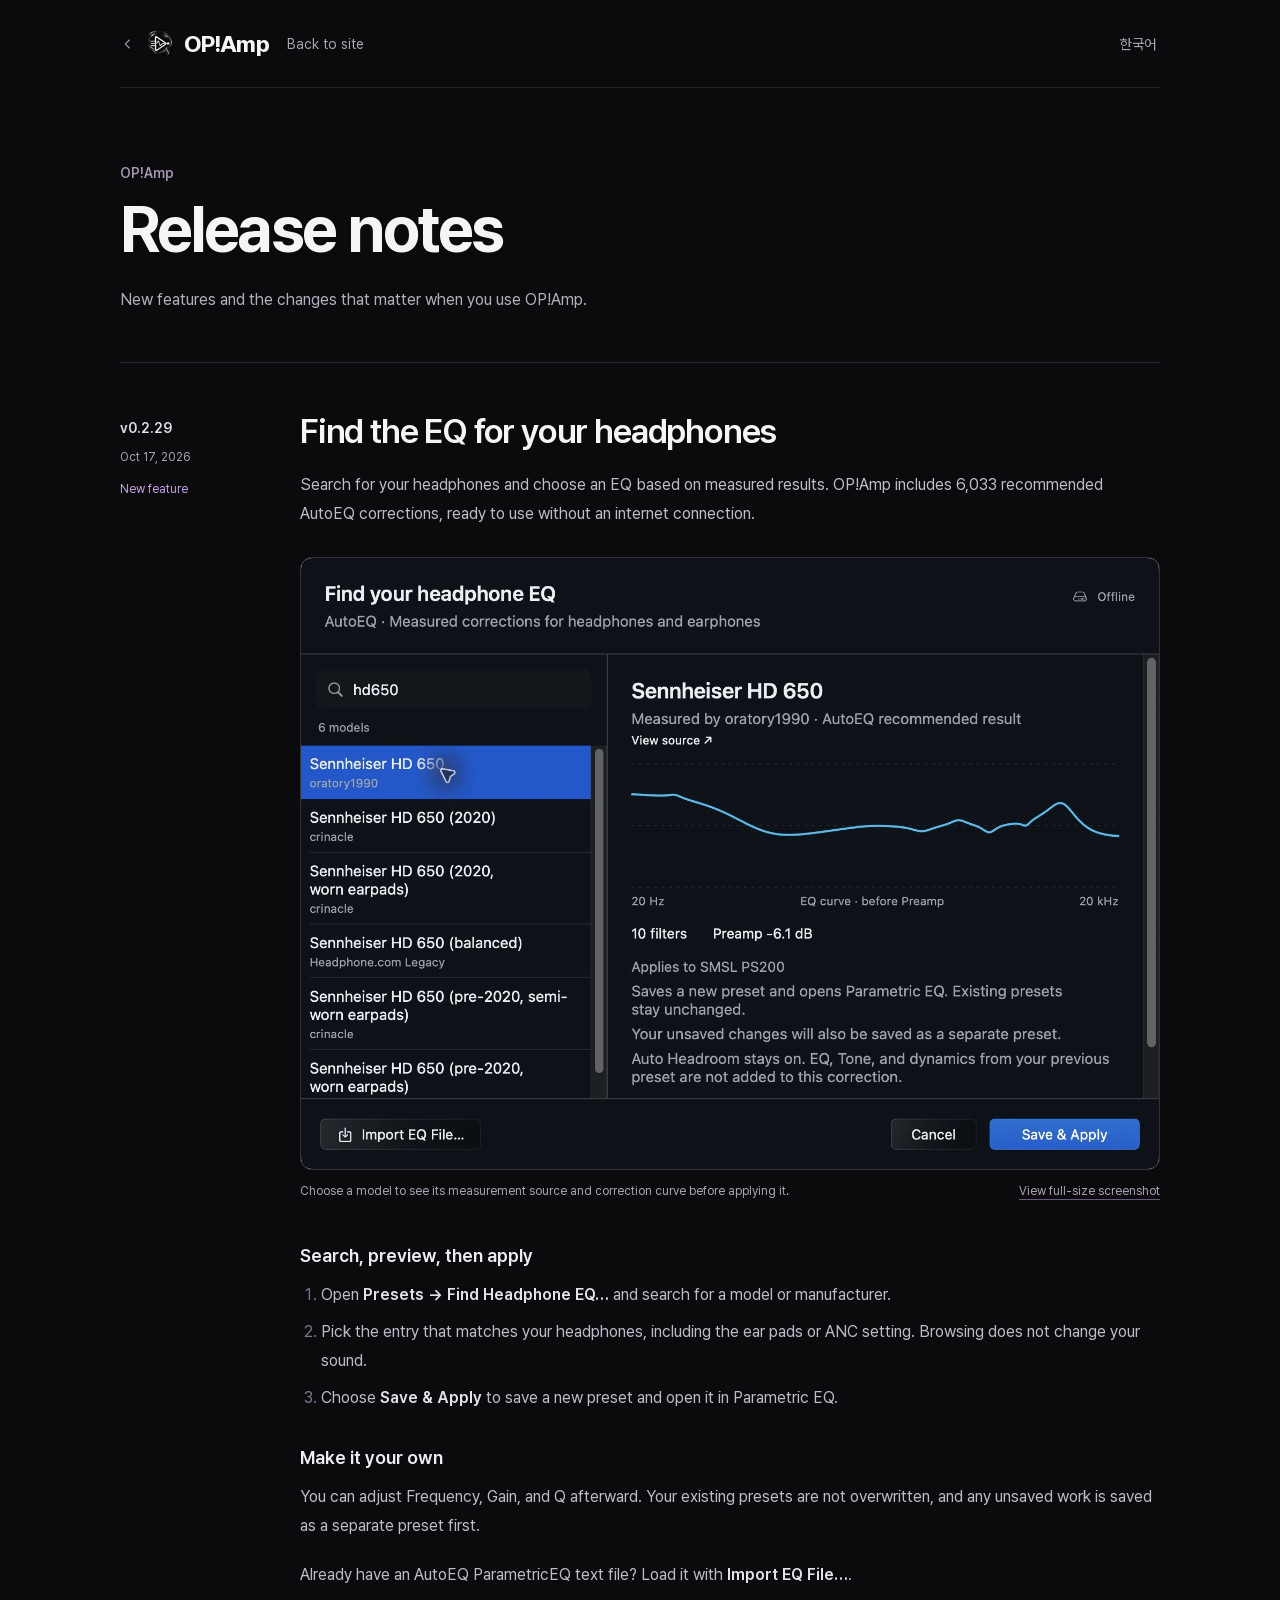
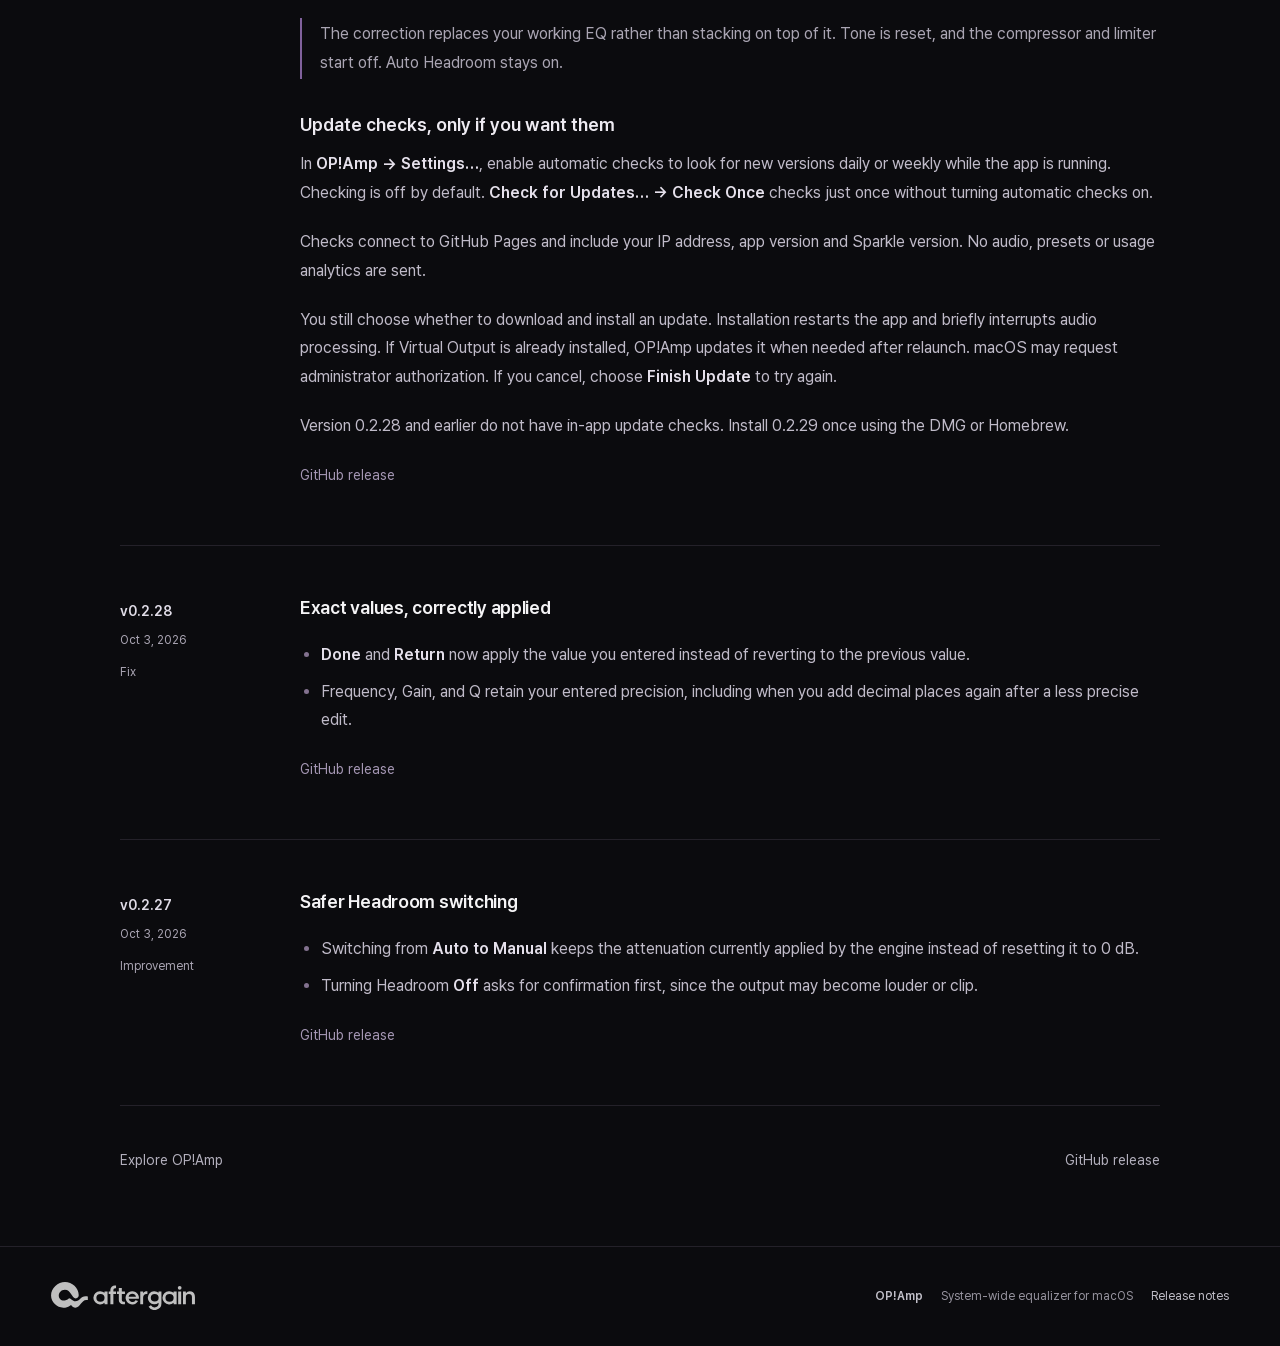
==== updates/index.html @ b2f5ad03 "Publish OP!Amp 0.2.29 landing, release notes and signed update feed" ====
<!doctype html>
<html lang="ko">
  <head>
    <meta charset="UTF-8" />
    <meta name="viewport" content="width=device-width, initial-scale=1.0" />
    <meta name="description" content="OP!Amp의 새로운 기능과 주요 변경사항" />
    <link rel="canonical" href="https://opamp.giveit2.me/updates/" />
    <meta name="theme-color" content="#0b0b0e" />
    <title>릴리즈 노트 — OP!Amp</title>
    <script type="module" crossorigin src="/assets/updates-BNIpm8gD.js"></script>
    <link rel="modulepreload" crossorigin href="/assets/styles-qI1LVKTk.js">
    <link rel="stylesheet" crossorigin href="/assets/styles-D0OINSnW.css">
    <link rel="stylesheet" crossorigin href="/assets/updates-B55tGqHj.css">
  </head>
  <body>
    <div id="root"></div>
    <noscript>OP!Amp release notes: <a href="https://github.com/aftergain/OP.Amp/releases">GitHub Releases</a></noscript>
  </body>
</html>
---- assets/styles-D0OINSnW.css ----
@font-face{font-family:Pretendard;src:url(/assets/PretendardVariable.woff2) format("woff2");font-weight:100 900;font-display:swap}:root{--header-height: 72px;font-family:Pretendard,-apple-system,BlinkMacSystemFont,sans-serif;color:#f5f4f6;background:#0b0b0e;font-synthesis:none;-webkit-font-smoothing:antialiased}:root{--text-caption: 12px;--text-ui: 14px;--text-body: 16px;--text-label: 18px;--text-title: clamp(28px, 2.65vw, 40px)}*{box-sizing:border-box}body{margin:0;min-width:300px;word-break:keep-all;overflow-wrap:anywhere}[data-entrance]{transition:opacity .52s ease-out,transform .52s cubic-bezier(.2,.7,.2,1)}[data-entrance=pending]{opacity:0;transform:translateY(24px)}[data-entrance=shown]{opacity:1;transform:translateY(0)}.motion-disabled [data-entrance]{opacity:1;transform:none;transition:none}button,a{-webkit-tap-highlight-color:transparent;touch-action:manipulation}button{font:inherit}a{color:inherit;text-decoration:none}button:focus-visible,a:focus-visible{outline:2px solid #d2a7ff;outline-offset:6px}button:disabled{cursor:default}.site-header{position:fixed;z-index:20;top:0;left:0;width:100%;height:var(--header-height);padding:0 4vw;display:flex;justify-content:space-between;align-items:center;gap:24px;background:transparent;text-shadow:0 1px 3px #000c,0 0 8px #0006}.wordmark{display:inline-flex;align-items:center;gap:8px;flex-shrink:0;min-height:44px;white-space:nowrap;font-size:23px;font-weight:750;letter-spacing:-.9px}.wordmark-icon{position:relative;display:block;width:32px;height:32px;flex-shrink:0}.wordmark-icon img{position:absolute;top:0;right:0;bottom:0;left:0;display:block;width:100%;height:100%;object-fit:contain}.wordmark-icon .icon-default{opacity:var(--icon-default, 0)}.wordmark-icon .icon-violet{opacity:var(--icon-violet, 0)}.wordmark-icon .icon-scarlet{opacity:var(--icon-scarlet, 0)}.wordmark-icon .icon-ivory{opacity:var(--icon-ivory, 0)}.wordmark-icon .icon-cobalt{opacity:var(--icon-cobalt, 0)}.wordmark-icon .icon-emerald{opacity:var(--icon-emerald, 0)}.wordmark-accent{display:inline-grid}.wordmark-accent>span{grid-area:1 / 1}.site-header nav{display:flex;align-items:center;gap:28px;flex-shrink:0;white-space:nowrap;font-size:var(--text-ui)}.site-header nav a{min-height:44px;display:flex;align-items:center;padding:10px 0;color:#c0bec7}.site-header nav a:hover{color:#fff}.language-toggle{border:0;background:transparent;color:#c0bec7;padding:10px 4px;min-height:44px;cursor:pointer;font-size:var(--text-ui)}.language-toggle:hover{color:#fff}.site-header[data-surface=light]{color:#211e27;text-shadow:none}.site-header[data-surface=light] nav a,.site-header[data-surface=light] .language-toggle,.site-header[data-surface=light] .motion-toggle{color:#504a59}.site-header[data-surface=light] nav a:hover,.site-header[data-surface=light] .language-toggle:hover,.site-header[data-surface=light] .motion-toggle:hover:not(:disabled){color:#211e27}.site-header[data-surface=light] .wordmark-icon{filter:brightness(.4)}.site-header[data-surface=light] .motion-layer-bg{stroke:#88818e;fill:#d9d5de}.site-header[data-surface=light] .motion-layer-fg{fill:#f4f2f0}html[lang=en] .hero-copy{max-width:24ch}html[lang=en] .guide-copy h3{letter-spacing:-.035em;text-wrap:balance}html[lang=en] .download-section h2{max-width:16ch;text-wrap:balance}@media(max-width:700px){.site-header{flex-wrap:wrap;height:auto;min-height:96px;padding-block:6px;gap:0}.site-header nav{width:100%;justify-content:space-between}.site-header .wordmark{min-height:36px}}.motion-toggle{display:grid;place-items:center;width:44px;height:44px;padding:0;flex-shrink:0;border:0;color:#c0bec7;background:transparent;border-radius:8px;cursor:pointer}.motion-toggle svg{width:24px;height:24px}.motion-toggle:hover:not(:disabled){color:#fff}.motion-toggle:disabled{cursor:default}.motion-layer-bg{stroke:#85838d;fill:#202025}.motion-layer-fg{stroke:currentColor;fill:#0b0b0e}.motion-pause-mark{opacity:0;transform:scale(.6);transform-origin:12px 12px}.motion-layer-bg,.motion-layer-fg{transition:transform .3s cubic-bezier(.25,1,.5,1)}.motion-pause-mark{transition:opacity .3s cubic-bezier(.25,1,.5,1),transform .3s cubic-bezier(.25,1,.5,1)}.motion-toggle[aria-pressed=true] .motion-layer-bg{transform:translate(2px,-2px)}.motion-toggle[aria-pressed=true] .motion-layer-fg{transform:translate(-2px,2px)}.motion-toggle[aria-pressed=true] .motion-pause-mark{opacity:1;transform:scale(1)}@media(hover:hover){.motion-toggle:hover:not(:disabled) .motion-layer-bg{transform:translate(2px,-2px)}.motion-toggle:hover:not(:disabled) .motion-layer-fg{transform:translate(-2px,2px)}.motion-toggle:hover:not(:disabled) .motion-pause-mark{opacity:1;transform:scale(1)}}@media(prefers-reduced-motion:reduce){.motion-layer-bg,.motion-layer-fg,.motion-pause-mark{transition:none}}.scroll-scene{position:relative;height:240svh}.hero{height:290svh}.scene-sticky{position:sticky;top:0;height:100svh;overflow:clip;isolation:isolate}.hero-composition{position:absolute;top:0;right:0;bottom:0;left:0;z-index:1;transform-origin:50% 50%}.hero-atmosphere{position:absolute;top:0;right:0;bottom:0;left:0;z-index:0;pointer-events:none;overflow:hidden}.atmosphere-fallback,.atmosphere-canvas{position:absolute;top:0;right:0;bottom:0;left:0;width:100%;height:100%}.atmosphere-fallback{object-fit:cover;object-position:left bottom;opacity:.4}.atmosphere-canvas{visibility:hidden}.atmosphere-canvas[data-ready=true]{visibility:visible}.hero-composition>.app-stage{position:relative;z-index:1}.hero-heading{position:absolute;z-index:3;top:max(calc(var(--header-height) + 24px),14svh);left:8vw;max-width:84vw;pointer-events:none}.hero-title{transform-origin:left top}.hero-heading h1{font-size:clamp(58px,8.6vw,132px);letter-spacing:-.065em;line-height:1;margin:0 0 18px;font-weight:680}.hero-heading p{font-size:clamp(15px,1.65vw,24px);margin:0;color:#b3b0bd;letter-spacing:-.035em}.hero-heading .hero-copy{color:#e6e2ed;font-size:clamp(20px,2vw,30px);line-height:1.35;text-wrap:balance}.hero-heading .hero-description{margin-top:12px;font-size:var(--text-body)}.hero-actions{display:flex;flex-wrap:wrap;align-items:center;gap:12px;margin-top:28px;pointer-events:auto}.hero-donate{display:inline-flex;justify-content:center;align-items:center;gap:8px;min-height:56px;padding:15px 22px;border:1px solid #aaa3b67a;border-radius:8px;background:#0b0b0e66;color:#dfdbe7;font-size:var(--text-body);font-weight:550;transition:background .16s ease,border-color .16s ease}.hero-donate[href]:hover{background:#e8e5ee12;border-color:#dfdbe7}.hero-donate svg{width:14px;height:14px;flex-shrink:0}.hero-donate:disabled{color:#77717e;border-color:#77717e55}.release-summary{display:inline-flex;align-items:center;gap:6px;max-width:100%;min-height:28px;margin-top:12px;color:#bfa6d5;font-size:var(--text-ui);line-height:1.5;pointer-events:auto}.release-summary-version{flex-shrink:0;font-variant-numeric:tabular-nums}.release-summary svg{width:14px;height:14px;flex-shrink:0}.release-summary:hover{color:#e5d5f5;text-decoration:underline;text-underline-offset:4px}.app-stage{height:100%;display:flex;align-items:center;justify-content:center;padding:16svh 5vw 4svh;perspective:1600px}.product-frame{position:relative;width:min(1160px,84vw);aspect-ratio:2560 / 1546;border-radius:10px;overflow:hidden;background:#19181d;box-shadow:0 26px 90px #0005}.product-frame img,.product-frame video{display:block;width:100%;height:100%;object-fit:cover}.hero-product{--hero-surface-opacity: 0;flex-shrink:0;transform-origin:50% 35%;will-change:transform;background:transparent;box-shadow:none}.hero-surface{position:absolute;top:0;right:0;bottom:0;left:0;opacity:var(--hero-surface-opacity, 1)}.hero-product .shared-spectrum{--spectrum-mix: var(--hero-surface-opacity, 1);filter:contrast(calc(var(--spectrum-mix) / (2 - var(--spectrum-mix)))) brightness(calc(2 - var(--spectrum-mix)))}.hero-product .spectrum-source{width:1px;height:1px}.theme{height:240svh}.theme-sticky{--theme-width: min(680px, 60vw, calc((100svh - var(--header-height) - 210px) * 2560 / 1546 * .65));background:#0b0b0e}.theme-content{position:relative;height:100%}.theme-heading{position:absolute;left:50%;top:50%;transform:translate(-50%,-50%);width:calc(100% - 48px);z-index:7;opacity:.72;color:#efedf2;text-align:center;pointer-events:none}.theme-stage{position:absolute;top:0;right:0;bottom:0;left:0;isolation:isolate;width:100%;height:100%}.theme-window{position:absolute;left:50%;top:50%;width:var(--theme-width);margin:0;transform:translate(-50%,-50%);transform-origin:center;will-change:transform}.theme-window .theme-product{width:100%;box-shadow:0 18px 50px #0006,0 0 0 1px #ffffff12}.theme-window .theme-product:after{content:"";position:absolute;top:0;right:0;bottom:0;left:0;z-index:2;background:#000;opacity:var(--theme-shade, 0);pointer-events:none}.spectrum-source{position:absolute;left:0;top:0;width:1px;height:1px;opacity:0;pointer-events:none}.shared-spectrum{position:absolute;left:calc(210 / 2560 * 100%);top:calc(165 / 1546 * 100%);width:calc(1770 / 2560 * 100%);height:calc(460 / 1546 * 100%);pointer-events:none}.recorded-meter{position:absolute;left:85.9375%;top:calc(1460 / 1546 * 100%);width:13.4375%;height:calc(70 / 1546 * 100%);pointer-events:none;visibility:hidden;-webkit-mask-image:linear-gradient(to right,transparent,#000 2.4%,#000 97.6%,transparent),linear-gradient(to bottom,transparent,#000 11.5%,#000 88.5%,transparent);mask-image:linear-gradient(to right,transparent,#000 2.4%,#000 97.6%,transparent),linear-gradient(to bottom,transparent,#000 11.5%,#000 88.5%,transparent);-webkit-mask-composite:source-in;mask-composite:intersect}.recorded-meter[data-rendered=true]{visibility:visible}.theme-glows{position:absolute;top:0;right:0;bottom:0;left:0;pointer-events:none;opacity:var(--theme-entry, 0);-webkit-mask-image:linear-gradient(transparent,#000 25%,#000 75%,transparent);mask-image:linear-gradient(transparent,#000 25%,#000 75%,transparent)}.theme-glows i{position:absolute;top:0;right:0;bottom:0;left:0;background:radial-gradient(ellipse at 50% 58%,var(--glow) 0%,transparent 68%)}.theme-labels{position:relative;display:grid;margin:0;font-size:clamp(36px,min(6.8vw,8svh),92px);line-height:1.1;letter-spacing:-.065em;font-weight:350;pointer-events:none}.theme-name{position:relative;isolation:isolate;display:inline-block;grid-area:1 / 1;white-space:nowrap}.theme-name>span:not(.theme-channel-ghost){color:#eeedf3}.theme-name>span:not(.theme-channel-ghost),.theme-name>strong{position:relative;z-index:1;-webkit-text-stroke:.45px #0008;text-shadow:0 1px 2px #000b,0 0 12px #0008}.theme-name strong{font-weight:800}.theme-name[data-tuning=true]{animation:theme-channel-lock .24s steps(1,end) both}.theme-channel-ghost{position:absolute;top:0;right:0;bottom:0;left:0;z-index:0;opacity:0;pointer-events:none;text-shadow:0 0 4px currentColor}.theme-channel-red{color:red;animation:theme-channel-red .24s steps(1,end) both}.theme-channel-blue{color:#00f;animation:theme-channel-blue .24s steps(1,end) both}@keyframes theme-channel-lock{0%{transform:translate(-2px,1px) skew(-1.5deg);opacity:.82}13%{transform:translate(2px,-1px);opacity:1}29%{transform:translate(-1px,-2px) skew(1deg);opacity:.9}43%{transform:translate(3px,1px);opacity:1}61%{transform:translate(-1px);opacity:.94}78%,to{transform:none;opacity:1}}@keyframes theme-channel-red{0%{clip-path:inset(12% 0 52% 0);transform:translate(-6px,1px);opacity:.9}17%{clip-path:inset(61% 0 16% 0);transform:translate(7px,-2px);opacity:.85}34%{clip-path:inset(27% 0 57% 0);transform:translate(-8px);opacity:1}52%{clip-path:inset(72% 0 13% 0);transform:translate(4px,1px);opacity:.7}69%{clip-path:inset(43% 0 48% 0);transform:translate(-2px);opacity:.45}84%,to{clip-path:inset(0);transform:none;opacity:0}}@keyframes theme-channel-blue{0%{clip-path:inset(52% 0 17% 0);transform:translate(6px,-1px);opacity:1}12%{clip-path:inset(19% 0 62% 0);transform:translate(-5px,2px);opacity:.85}31%{clip-path:inset(68% 0 12% 0);transform:translate(8px);opacity:.95}47%{clip-path:inset(35% 0 49% 0);transform:translate(-6px,-1px);opacity:.8}65%{clip-path:inset(16% 0 74% 0);transform:translate(3px);opacity:.5}84%,to{clip-path:inset(0);transform:none;opacity:0}}.motion-disabled .theme-name,.motion-disabled .theme-channel-ghost{animation:none}.motion-disabled .theme.scroll-scene{height:auto}.motion-disabled .theme-sticky{height:auto;min-height:100svh}.motion-disabled .theme-content{height:auto;display:flex;flex-direction:column;align-items:center;gap:40px;padding:calc(var(--header-height) + 32px) 0 40px}.motion-disabled .theme-heading{position:relative;inset:auto;transform:none;opacity:1}.motion-disabled .theme-stage{position:relative;inset:auto;height:auto;display:grid;grid-template-columns:repeat(3,minmax(0,1fr));gap:32px 24px;width:min(1200px,90%)}.motion-disabled .theme-window{position:relative;inset:auto;width:100%;transform:none!important;will-change:auto}.motion-disabled .theme-window figcaption{margin-top:14px;font-size:var(--text-ui);text-align:center}.download-section{--download-padding: clamp(48px, 8svh, 88px);display:flex;flex-direction:column;align-items:center;justify-content:center;min-height:100svh;min-height:100dvh;padding:var(--download-padding) 24px;padding-top:calc(var(--download-padding) + 2 * var(--download-footer-height, 100px));text-align:center;background:#0b0b0e}.download-icon{display:block;margin-bottom:24px}.download-label{margin:0 0 18px;font-size:var(--text-label);font-weight:550;color:#b3b0bd}.download-section h2{margin:0;font-size:clamp(56px,7vw,92px);line-height:1.05;letter-spacing:-.065em;font-weight:680}.download-description{margin:20px 0 0;color:#b3b0bd;font-size:var(--text-body);letter-spacing:-.025em}.download-actions{margin-top:38px}.download-primary{display:inline-flex;justify-content:center;align-items:center;gap:12px;min-height:56px;padding:15px 26px;border:1px solid #e8e5ee;border-radius:8px;background:#e8e5ee;color:#19171e;font-size:var(--text-body);font-weight:650;transition:background .16s ease,border-color .16s ease}.download-primary:not(:disabled){cursor:pointer}.download-primary:not(:disabled):hover{background:#fff;border-color:#fff}.download-primary:disabled{background:#c3bfc9;border-color:#c3bfc9;color:#45414a}.download-primary svg{width:21px;height:21px;flex-shrink:0}.download-meta{margin:13px 0 0;font-size:var(--text-caption);color:#8e8799}.download-dialog{width:min(560px,calc(100vw - 32px));max-height:calc(100svh - 32px);max-height:calc(100dvh - 32px);margin:auto;padding:0;overflow-y:auto;overscroll-behavior:contain;border:1px solid #39343f;border-radius:16px;background:#141217;color:#f5f4f6;box-shadow:0 24px 100px #0009}.download-dialog::backdrop{background:#070609bb}html:has(.download-dialog[open]){overflow:hidden}.download-dialog-content{position:relative;padding:32px}.download-dialog-close{position:absolute;top:12px;right:12px}.download-dialog-close button{display:grid;place-items:center;width:44px;height:44px;padding:10px;border:0;border-radius:8px;background:transparent;color:#b3b0bd;cursor:pointer}.download-dialog-close button:hover{background:#ffffff0a;color:#f5f4f6}.download-dialog-close svg{width:24px;height:24px}.download-dialog h2{margin:18px 0 8px;font-size:var(--text-title);line-height:1.2;letter-spacing:-.04em;font-weight:680}#download-dialog-platform{margin:0;color:#b3b0bd;font-size:var(--text-ui)}.download-update-link{display:inline-flex;align-items:center;min-height:44px;margin-top:4px;color:#bfa6d5;font-size:var(--text-ui)}.download-update-link:hover{color:#e5d5f5;text-decoration:underline;text-underline-offset:4px}.download-option{margin-top:28px;padding-top:24px;border-top:1px solid #302b36}.download-option h3{margin:0;font-size:var(--text-label);font-weight:600}.download-option>p{margin:8px 0 16px;color:#b3b0bd;font-size:var(--text-ui);line-height:1.6}.download-option .download-primary{width:100%}.brew-command{display:flex;min-width:0;border:1px solid #514958;border-radius:8px;background:#0b0b0e}.brew-command input{flex:1;min-width:0;width:100%;padding:14px 12px;border:0;background:transparent;color:#e6e2ed;font:var(--text-caption)/1.5 ui-monospace,SFMono-Regular,Menlo,monospace}.brew-command input:focus-visible{outline:2px solid #d2a7ff;outline-offset:-2px;border-radius:8px 0 0 8px}.brew-command button{flex-shrink:0;min-width:64px;padding:12px;border:0;border-left:1px solid #514958;border-radius:0 7px 7px 0;background:#29232f;color:#e6e2ed;font-size:var(--text-ui);cursor:pointer}.brew-command button:hover{background:#352d3e}.download-option .download-copy-status{min-height:0;margin:8px 0 0;font-size:var(--text-caption)}.download-copy-status:empty{display:none}.download-copy-status.visually-hidden{position:absolute;width:1px;height:1px;padding:0;margin:-1px;overflow:hidden;clip-path:inset(50%);white-space:nowrap;border:0}.download-install-note{margin-top:24px;color:#96909f;font-size:var(--text-caption);line-height:1.6}.download-install-note p{margin:6px 0 0}.download-install-note p:first-child{color:#c0bec7;font-weight:600}@media(max-width:480px){.download-dialog-content{padding:24px}}.donate-link{display:inline-flex;align-items:center;justify-content:center;gap:7px;min-height:44px;margin-top:27px;padding:8px 12px;border:0;background:transparent;color:#aaa3b6;font-size:var(--text-ui)}.donate-link svg{width:14px;height:14px}.donate-link[href]:hover{color:#eeedf3}.donate-link:disabled{color:#77717e}footer{display:flex;justify-content:space-between;align-items:center;gap:24px;min-height:100px;padding:24px 4vw;border-top:1px solid #242129}.footer-info{display:flex;flex-wrap:wrap;justify-content:flex-end;gap:8px 18px;color:#96939e;font-size:var(--text-caption);line-height:1.6;text-align:right}.footer-info>span:first-child{color:#c0bec7;font-weight:600}.footer-info{align-items:center}.footer-info a{display:inline-flex;align-items:center;min-height:44px;color:#c0bec7}.footer-info a:hover{color:#fff;text-decoration:underline;text-underline-offset:4px}.footer-brand{display:block;width:144px;max-width:45vw;height:auto;filter:brightness(0) invert(.75)}.skip-link{position:fixed;top:-100px;left:20px;z-index:30;padding:12px;background:#fff;color:#000}.skip-link:focus{top:16px}.motion-disabled .scroll-scene{height:110svh}.motion-disabled .scene-sticky{position:relative}.motion-disabled .hero-heading{top:max(calc(var(--header-height) + 24px),12svh)}.motion-disabled .hero-heading h1{font-size:clamp(42px,6vw,80px)}.motion-disabled .hero-product{--hero-surface-opacity: 1}@media(min-aspect-ratio:17/10){.hero-product{width:min(1160px,84vw,145svh)}}@media(max-width:700px){:root{--header-height: 64px}.site-header{padding:0 6vw;gap:12px}.wordmark{font-size:21px}.wordmark-icon{width:28px;height:28px}.site-header nav{gap:12px;font-size:var(--text-ui)}.site-header .nav-intro{display:none}.landing-header{padding:6px 6vw;gap:0}.landing-header .wordmark{min-height:44px}.landing-header nav{gap:8px}.landing-header .language-toggle{position:absolute;top:6px;right:calc(6vw + 48px)}.landing-header .motion-toggle{position:absolute;top:6px;right:6vw}.hero-heading{left:7vw;right:7vw;max-width:none;top:max(calc(var(--header-height) + 24px),19svh)}.hero-heading h1{font-size:70px}.hero-heading p{font-size:16px}.product-frame{width:94vw;border-radius:5px}.app-stage{padding:17svh 0 0}.theme-sticky{--theme-width: min(80vw, calc((100svh - var(--header-height) - 200px) * 2560 / 1546 * .65))}.theme-content{gap:24px}.theme-heading{width:94%}.theme-labels{font-size:clamp(32px,8.5vw,56px)}.scroll-scene{height:198svh}.hero{height:248svh}.theme{height:240svh}.motion-disabled .theme-stage{grid-template-columns:repeat(2,minmax(0,1fr));gap:24px 16px}.motion-disabled .theme-window figcaption{font-size:var(--text-ui)}footer{min-height:92px;padding:24px 6vw}}@media(max-width:380px){.site-header{padding-inline:12px;gap:8px}.wordmark{font-size:20px}.site-header nav{gap:8px;font-size:var(--text-ui)}.landing-header .language-toggle{right:60px}.landing-header .motion-toggle{right:12px}}@media(prefers-reduced-motion:reduce){[data-entrance]{opacity:1;transform:none;transition:none}*,*:before,*:after{scroll-behavior:auto!important}.theme-name,.theme-channel-ghost{animation:none!important}.hero-product{will-change:auto}.download-primary,.hero-donate{transition:none}}
---- assets/updates-B55tGqHj.css ----
.updates-page{min-height:100svh;display:flex;flex-direction:column}.release-notes-header,.updates-main{width:min(1040px,92vw);margin-inline:auto}.release-notes-header{display:flex;align-items:center;justify-content:space-between;gap:24px;min-height:88px;border-bottom:1px solid #242129}.release-notes-home{display:inline-flex;align-items:center;gap:10px;min-height:44px;white-space:nowrap}.release-notes-home>svg{width:16px;height:16px;color:#99929f}.release-notes-home>img{flex-shrink:0}.release-notes-wordmark{font-size:23px;font-weight:750;letter-spacing:-.9px}.release-notes-home-label{margin-left:8px;color:#aaa5b3;font-size:var(--text-ui)}.release-notes-language{min-height:44px;padding:10px 4px;border:0;background:transparent;color:#aaa5b3;font-size:var(--text-ui);cursor:pointer}.release-notes-home:hover>svg,.release-notes-home:hover .release-notes-home-label,.release-notes-language:hover{color:#f5f4f6}.updates-main{flex:1;outline:none}.updates-intro{padding:clamp(48px,6vw,88px) 0 48px;border-bottom:1px solid #2a2630}.updates-eyebrow{margin:0 0 12px;color:#a89ab6;font-size:var(--text-ui);font-weight:550}.updates-intro h1{margin:0;font-size:clamp(40px,5vw,64px);font-weight:680;line-height:1.15;letter-spacing:-.045em}.updates-intro>p:last-child{margin:20px 0 0;color:#b3b0bd;font-size:var(--text-body);line-height:1.7}.update-entry{display:grid;grid-template-columns:140px minmax(0,1fr);gap:40px;padding:48px 0;border-bottom:1px solid #242129;scroll-margin-top:28px}.update-meta{display:flex;flex-direction:column;align-items:flex-start;gap:8px;padding-top:3px}.update-version{display:inline-flex;align-items:center;min-height:28px;color:#e0dce7;font-size:var(--text-ui);font-weight:600}.update-version:hover{color:#d2a7ff;text-decoration:underline;text-underline-offset:4px}.update-meta time{color:#aaa5b3;font-size:var(--text-caption)}.update-kind{margin-top:10px;color:#aaa5b3;font-size:var(--text-caption)}.update-entry--feature .update-kind{color:#c3a2e4}.update-content{min-width:0}.update-content h2{margin:0 0 20px;font-size:var(--text-label);line-height:1.5;font-weight:600;letter-spacing:-.015em;text-wrap:balance}.update-entry--feature .update-content h2{font-size:var(--text-title);line-height:1.2;letter-spacing:-.035em}.update-prose{color:#c0bbc9;font-size:var(--text-body);line-height:1.8}.update-prose>:first-child{margin-top:0}.update-prose>:last-child{margin-bottom:0}.update-prose p{margin:0 0 20px}.update-prose h3{margin:32px 0 12px;color:#eeebf2;font-size:var(--text-label);font-weight:600;line-height:1.5}.update-prose h4{margin:24px 0 8px;color:#eeebf2;font-size:var(--text-body);font-weight:600}.update-prose strong{color:#e5e0eb;font-weight:600}.update-prose ul,.update-prose ol{margin:0 0 20px;padding-left:1.3em}.update-prose li+li{margin-top:8px}.update-prose li::marker{color:#83728f}.update-prose a:not(:has(img)){text-decoration:underline;text-underline-offset:4px;text-decoration-color:#6b577e}.update-prose a:hover{color:#fff}.update-prose figure{margin:28px 0 32px}.update-prose figure>a{display:block;border:1px solid #34313a;border-radius:12px;overflow:hidden;background:#101014}.update-prose img{display:block;width:100%;height:auto}.update-prose figcaption{display:flex;align-items:baseline;justify-content:space-between;gap:12px 20px;margin-top:12px;font-size:var(--text-caption);line-height:1.6;color:#aaa5b3}.update-prose figcaption a{flex-shrink:0;min-height:28px}.update-prose blockquote{margin:28px 0 0;padding:2px 0 2px 18px;border-left:2px solid #80619c;color:#aaa5b3}.update-prose blockquote p{margin:0}.update-prose code{font-size:var(--text-ui);overflow-wrap:anywhere}.update-prose pre{overflow-x:auto;padding:16px;background:#17141b;border-radius:8px}.update-release-link{display:inline-flex;align-items:center;min-height:44px;margin-top:12px;color:#a597b4;font-size:var(--text-ui)}.update-release-link:hover{color:#e5d5f5;text-decoration:underline;text-underline-offset:4px}.updates-ending{display:flex;justify-content:space-between;gap:24px;padding:32px 0 64px;color:#b3b0bd;font-size:var(--text-ui)}.updates-ending a{display:inline-flex;align-items:center;min-height:44px}.updates-ending a:hover{color:#fff}.updates-empty{padding-block:48px;color:#b3b0bd}@media(max-width:700px){.release-notes-header,.updates-main{width:88vw}.release-notes-header{min-height:72px;gap:16px}.updates-intro{padding-top:40px;padding-bottom:32px}.update-entry{grid-template-columns:minmax(0,1fr);gap:20px;padding-block:36px}.update-meta{flex-direction:row;flex-wrap:wrap;align-items:center;gap:8px 16px;padding:0}.update-kind{margin:0 0 0 auto}.update-prose figcaption{flex-wrap:wrap;gap:4px}.update-prose figcaption a{min-height:36px}.updates-ending{padding-bottom:40px}}@media(max-width:480px){.release-notes-home-label{display:none}}@media(max-width:380px){.release-notes-header,.updates-main{width:calc(100% - 32px)}}
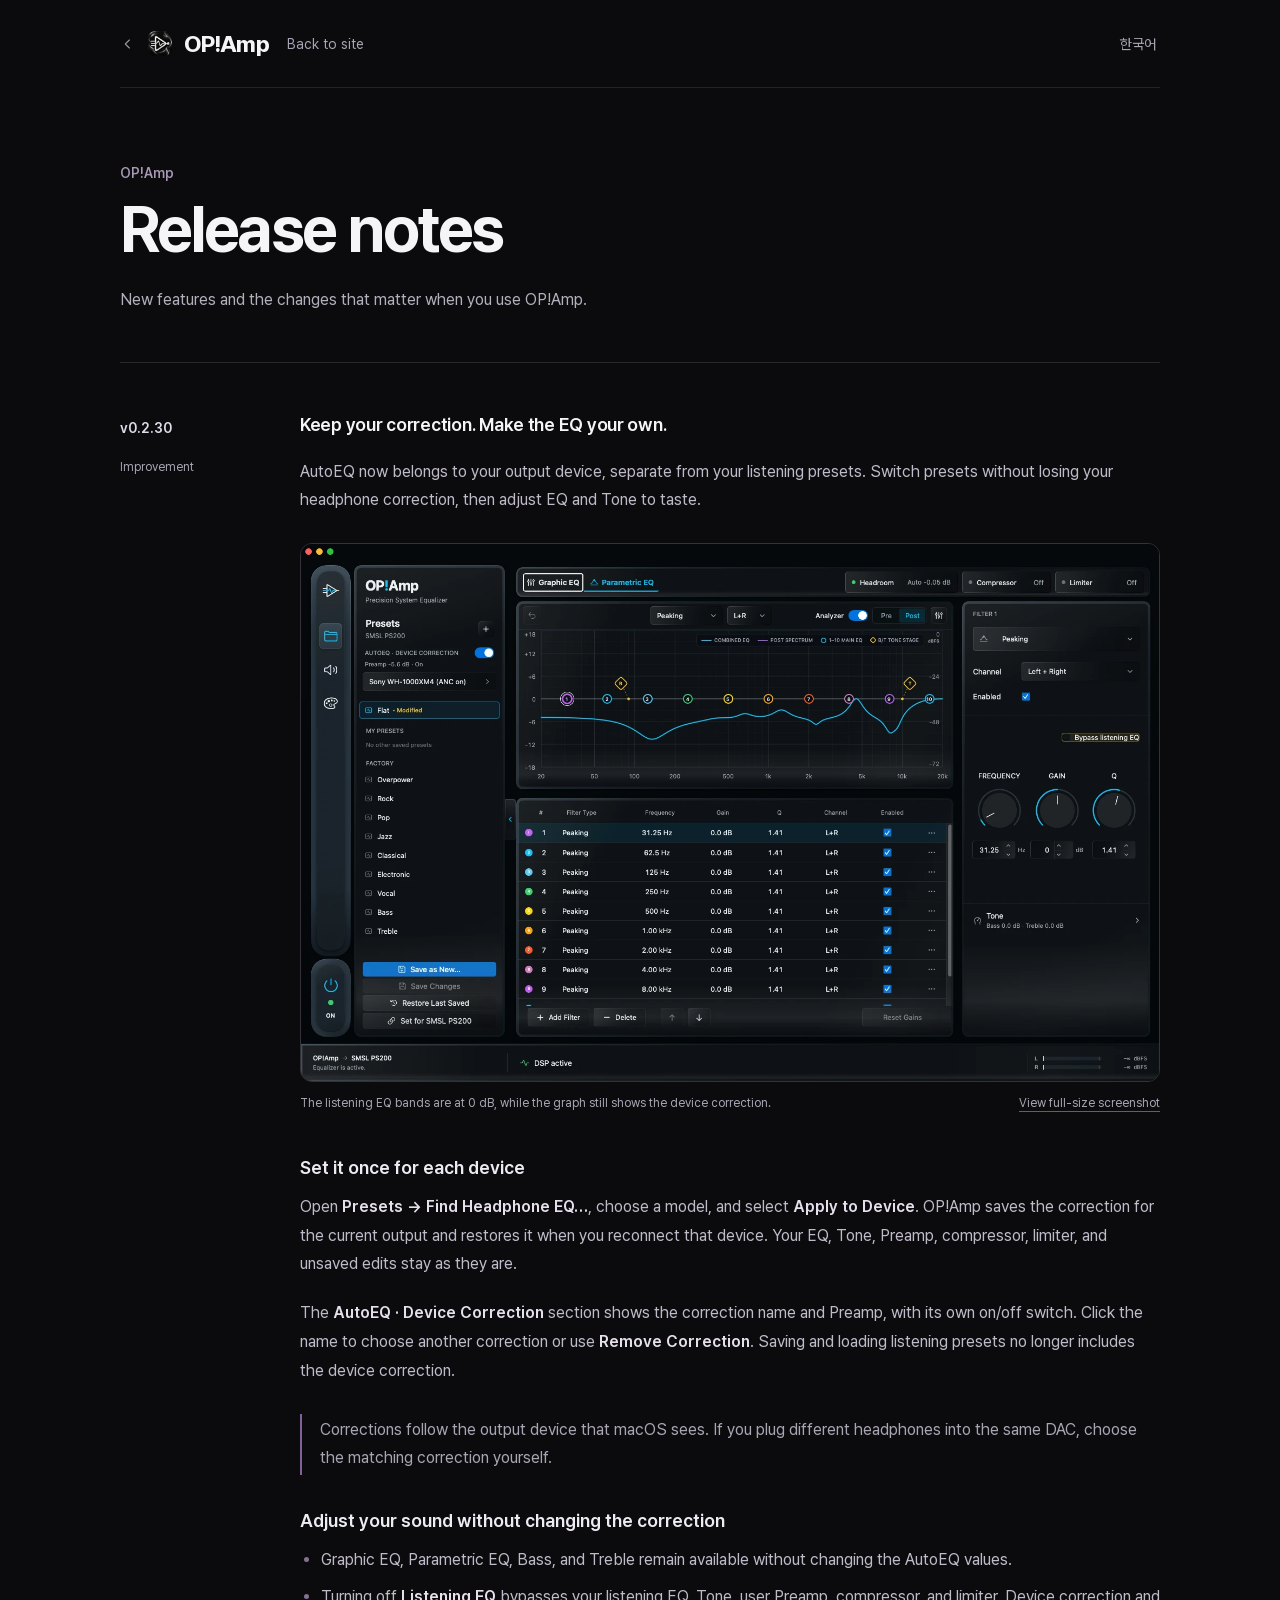
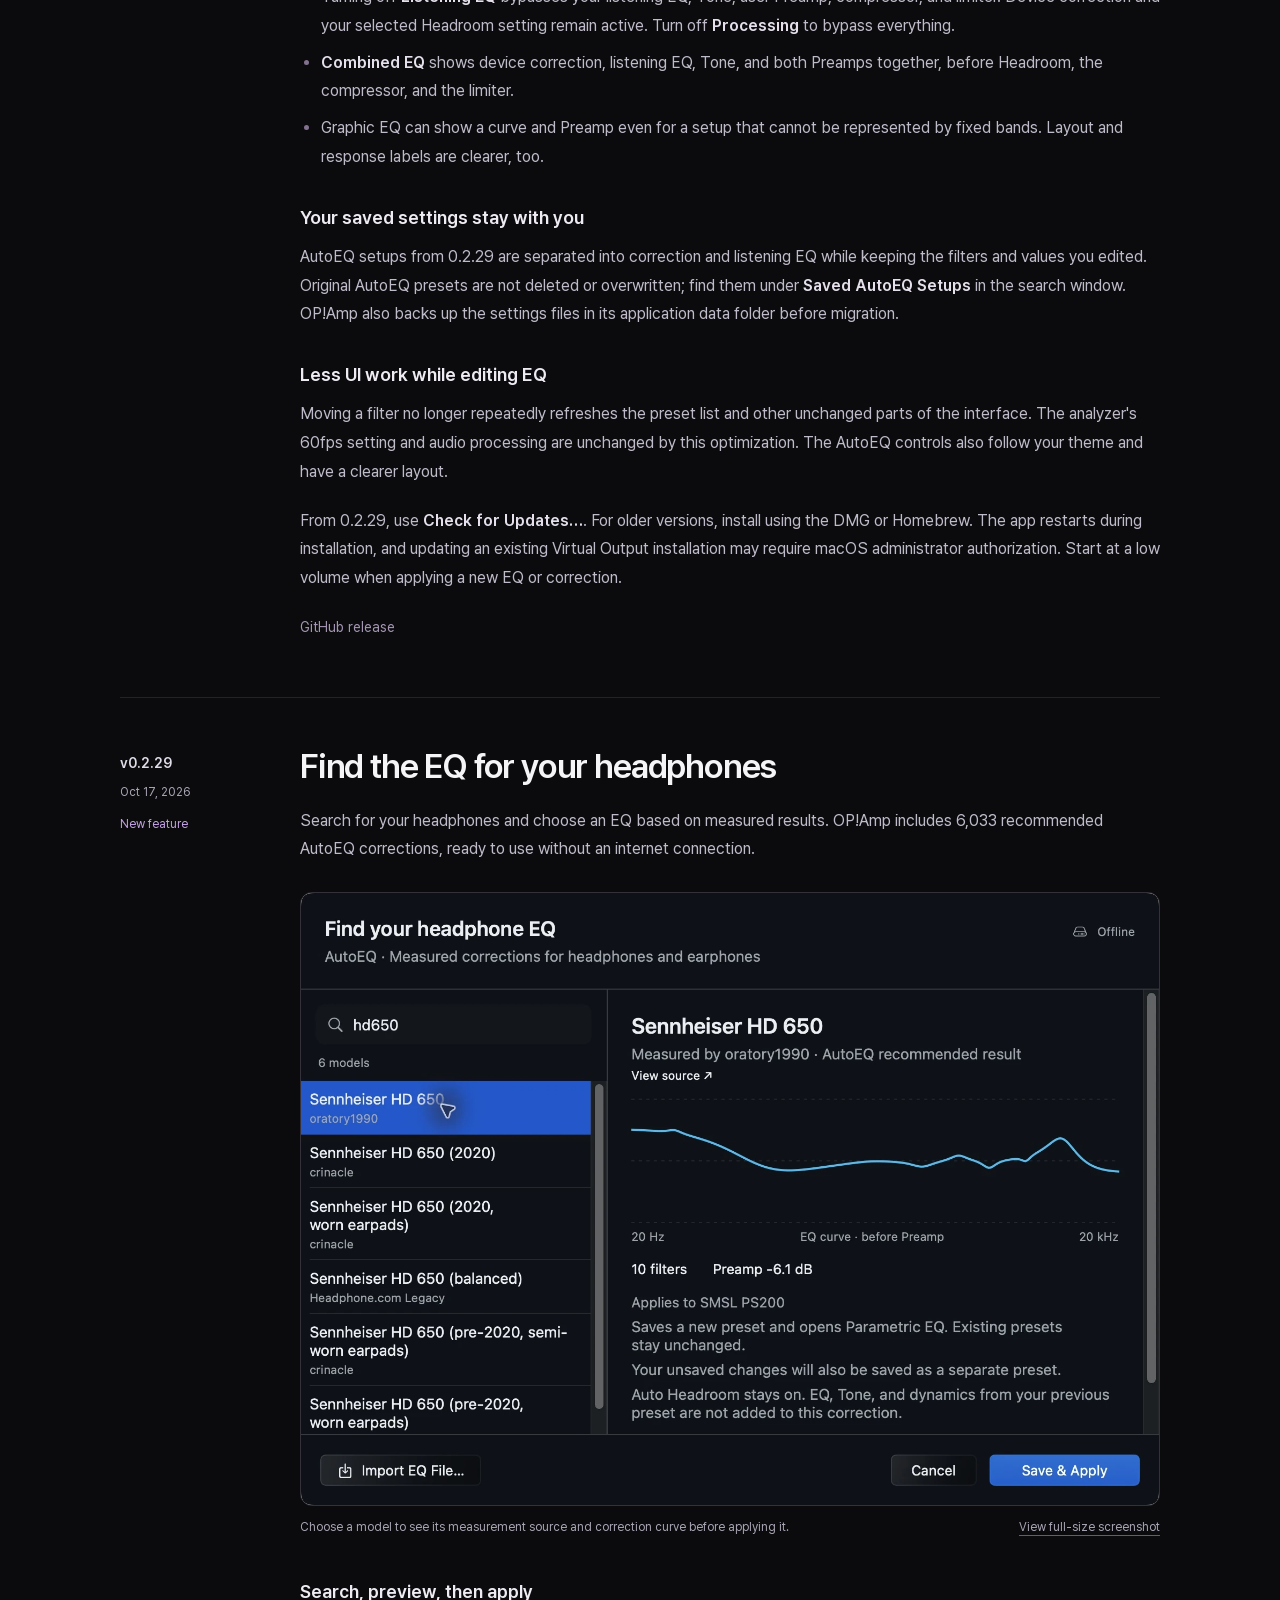
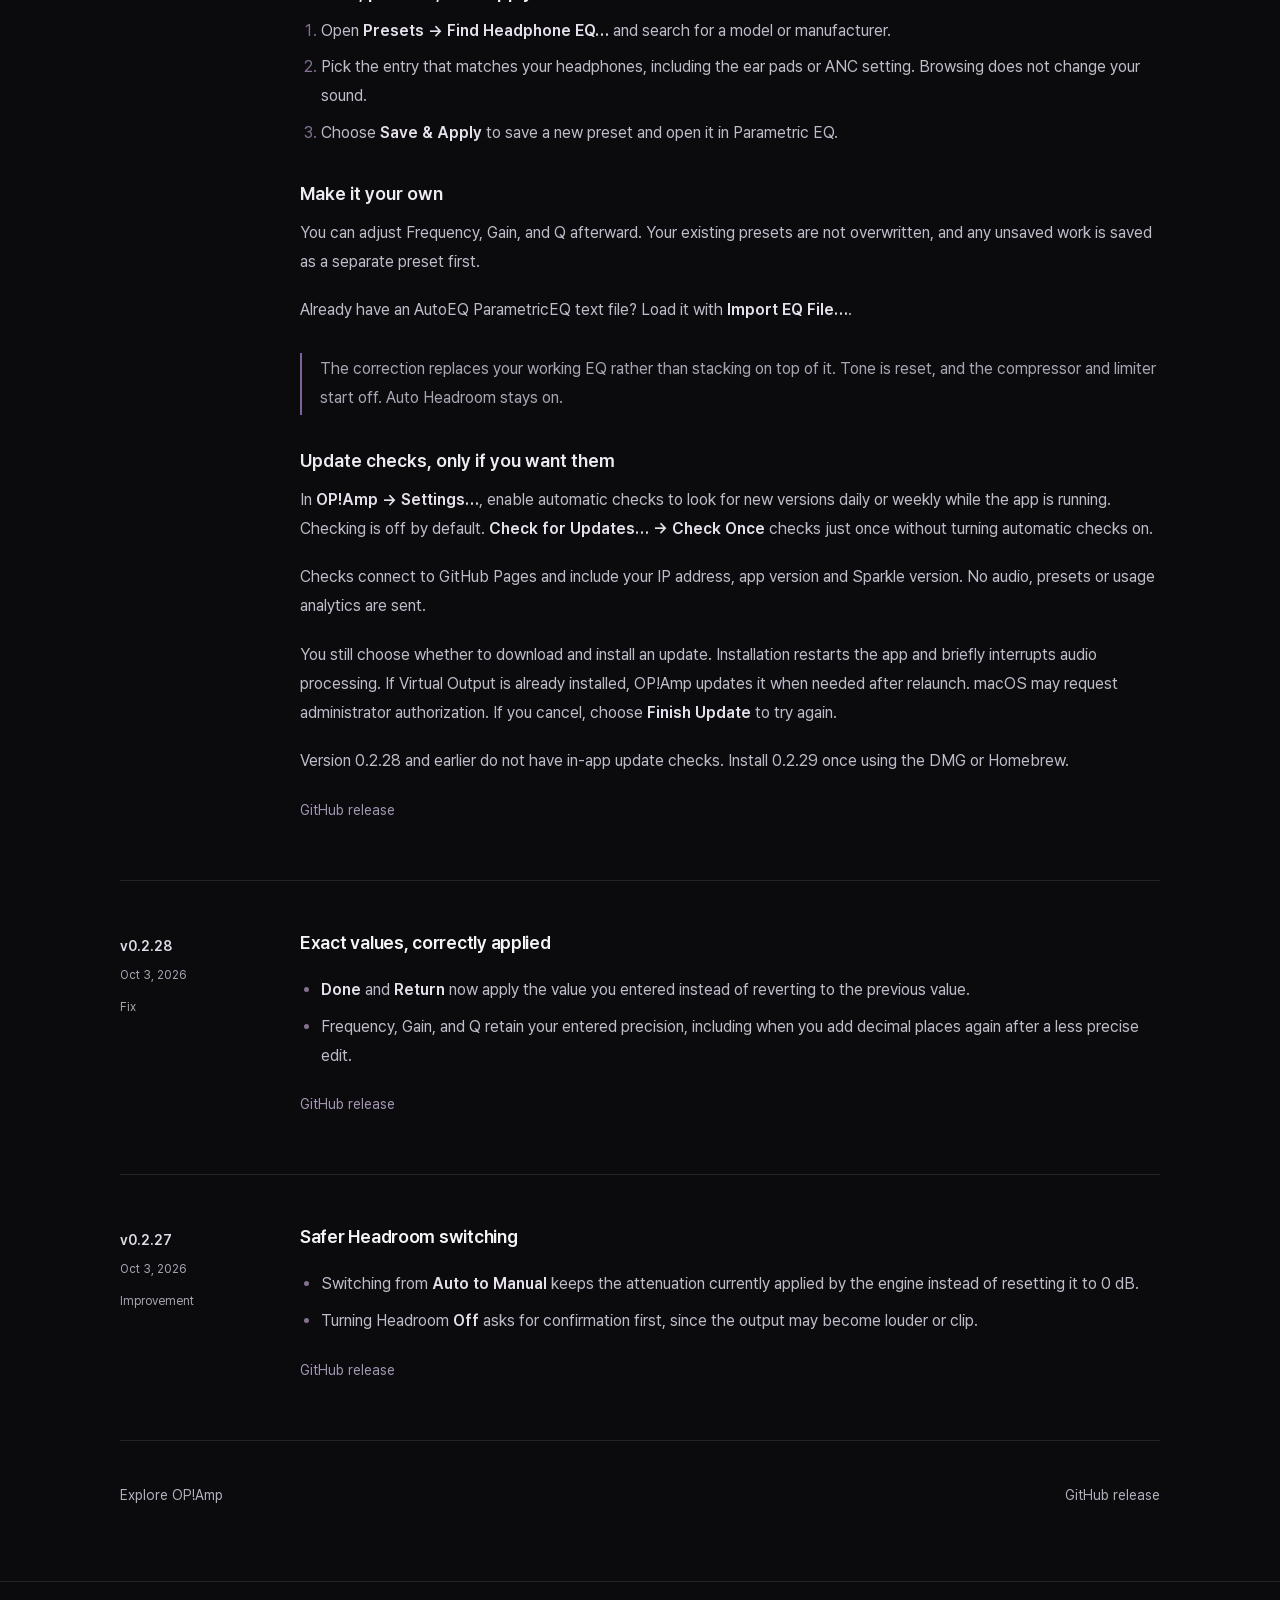
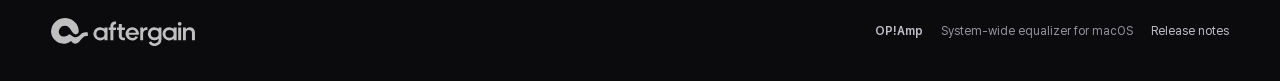
==== commit 80f77c4c: "release: prepare 0.2.30 landing and release notes" ====
--- a/updates/index.html
+++ b/updates/index.html
@@ -7,7 +7,7 @@
     <link rel="canonical" href="https://opamp.giveit2.me/updates/" />
     <meta name="theme-color" content="#0b0b0e" />
     <title>릴리즈 노트 — OP!Amp</title>
-    <script type="module" crossorigin src="/assets/updates-BNIpm8gD.js"></script>
+    <script type="module" crossorigin src="/assets/updates-CD2CQseW.js"></script>
     <link rel="modulepreload" crossorigin href="/assets/styles-qI1LVKTk.js">
     <link rel="stylesheet" crossorigin href="/assets/styles-D0OINSnW.css">
     <link rel="stylesheet" crossorigin href="/assets/updates-B55tGqHj.css">
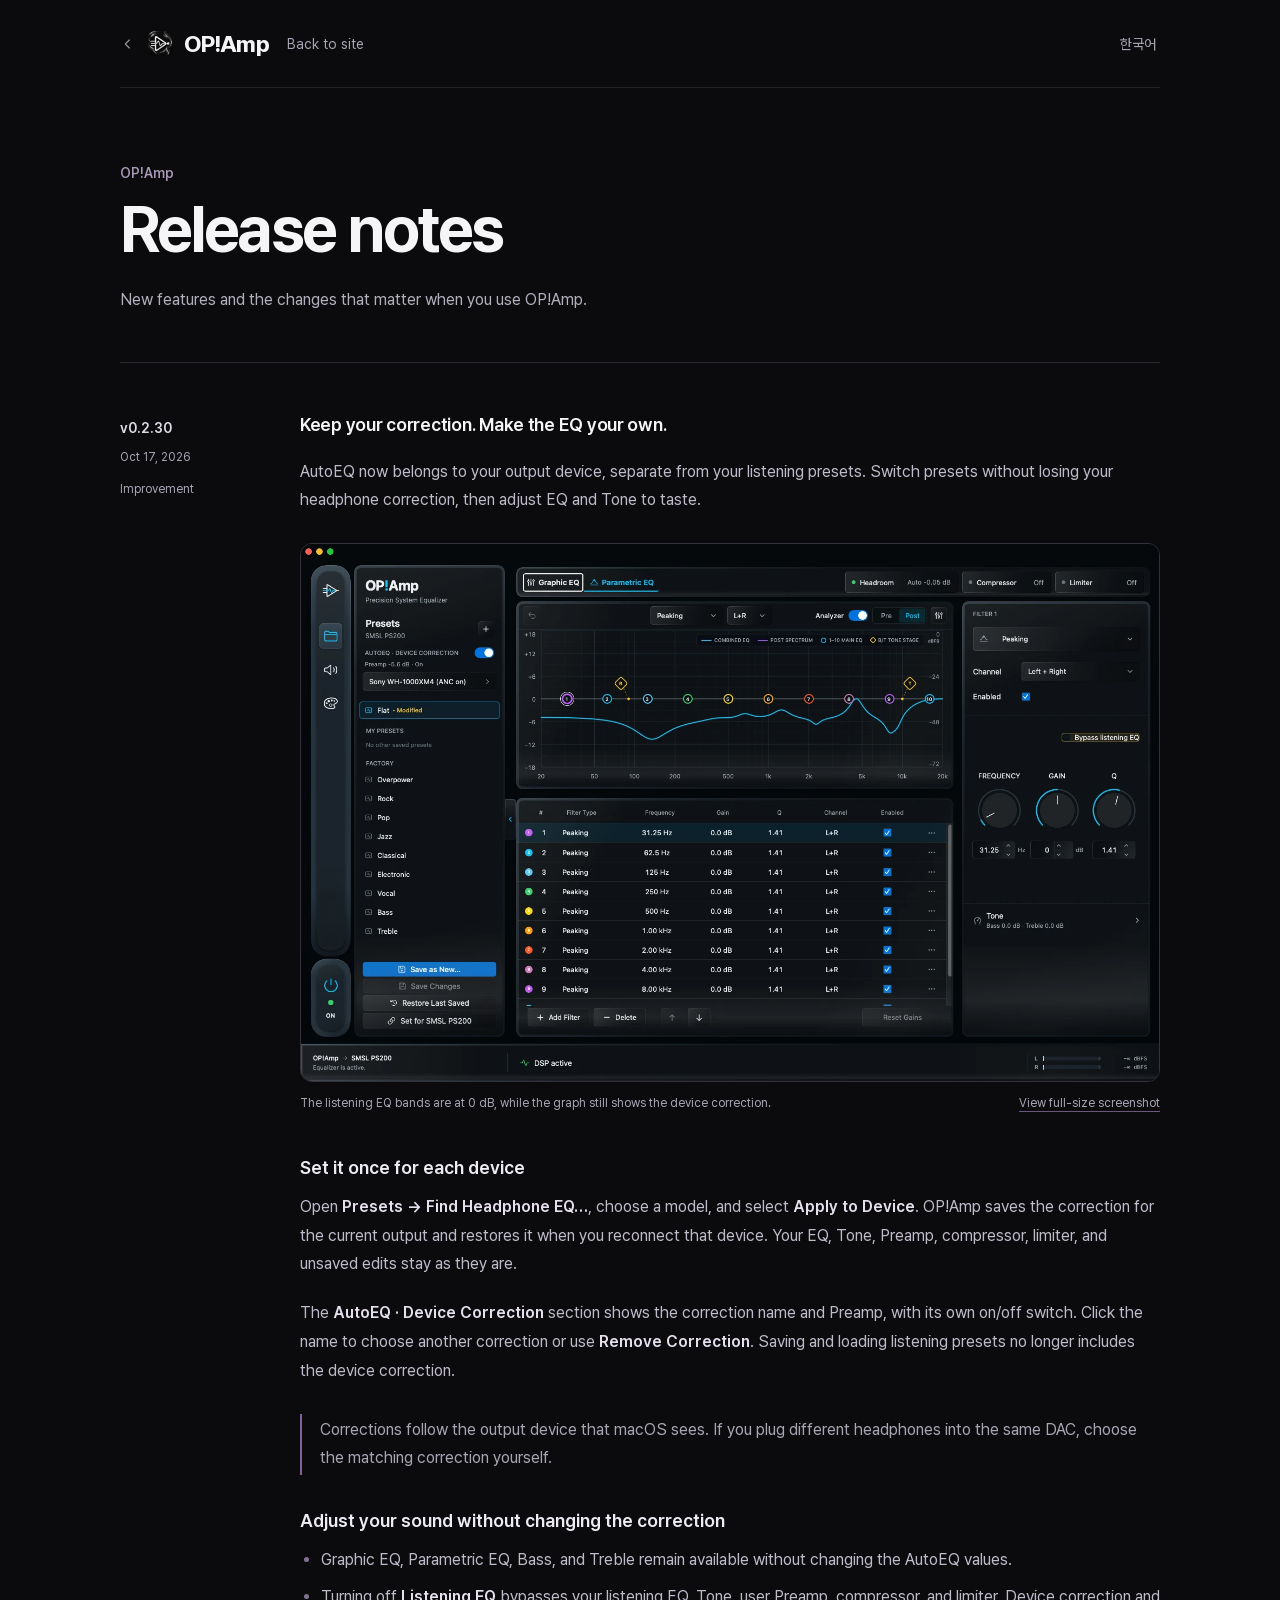
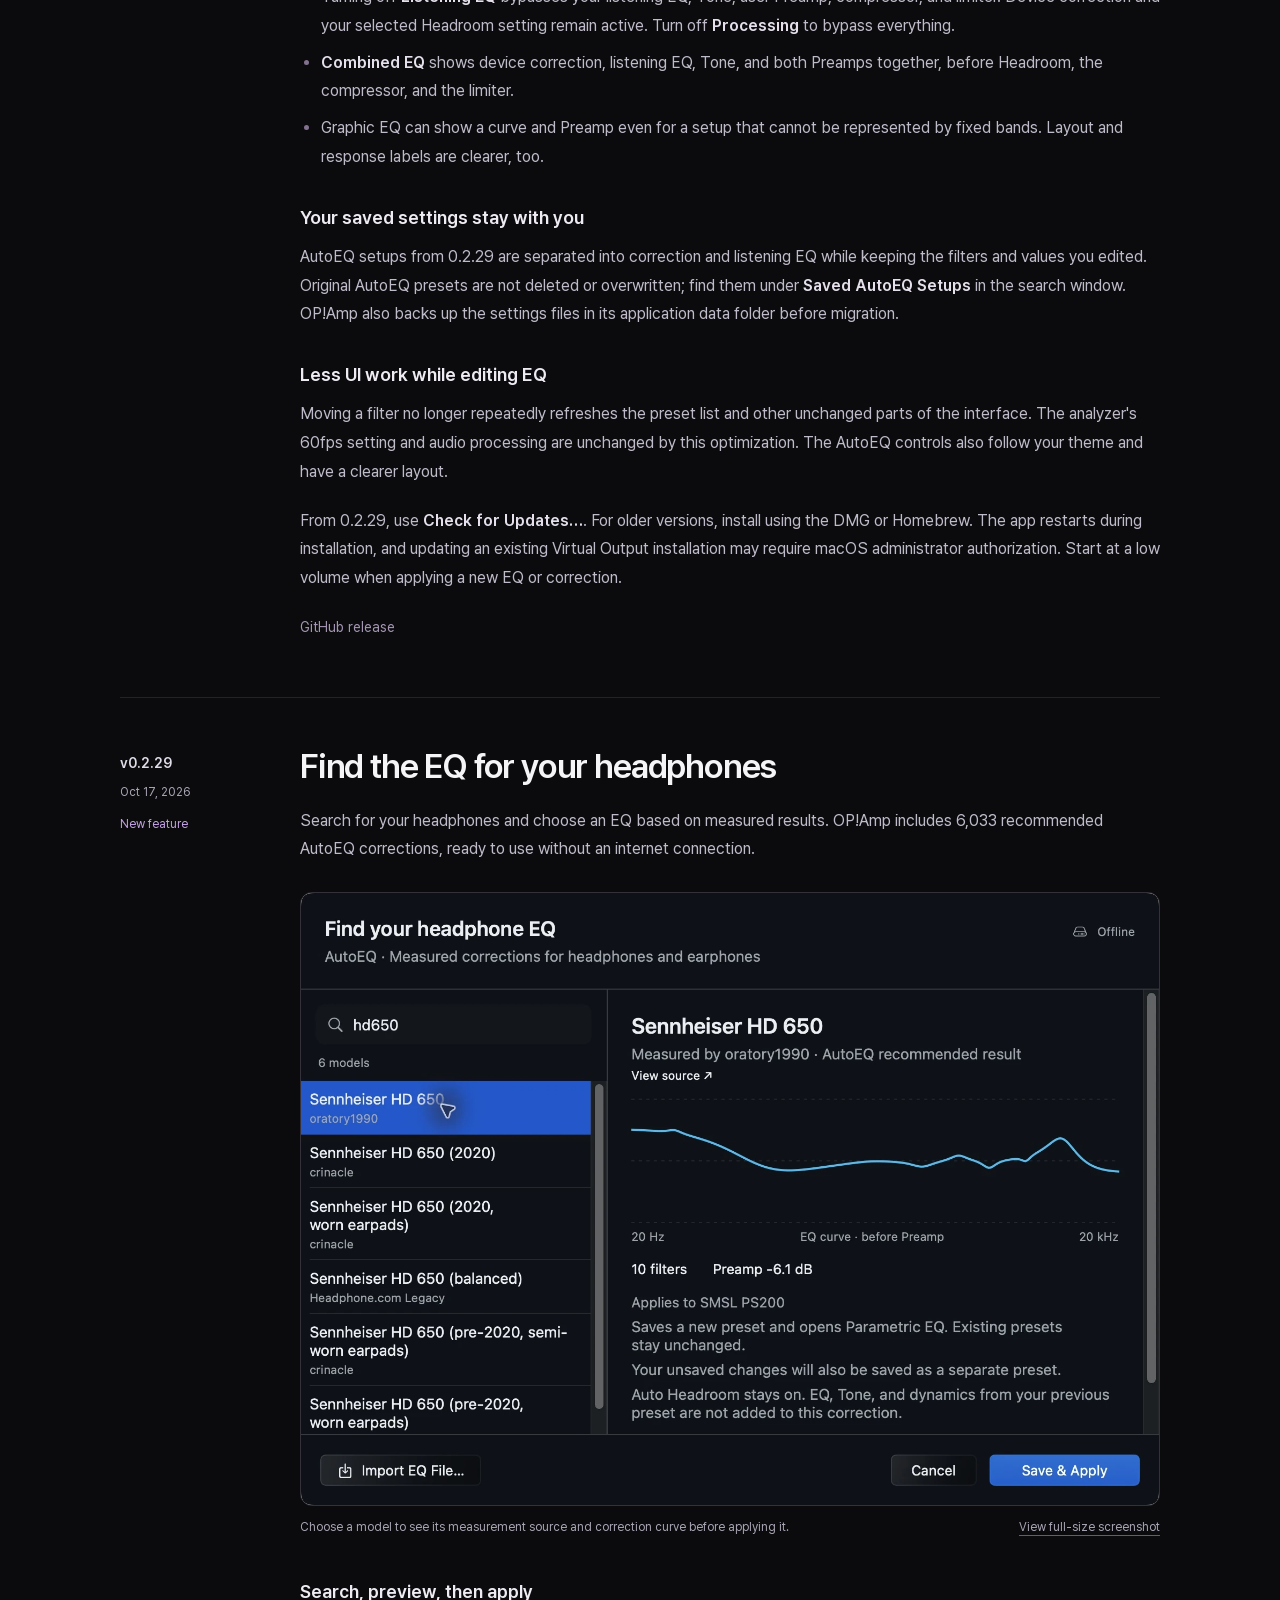
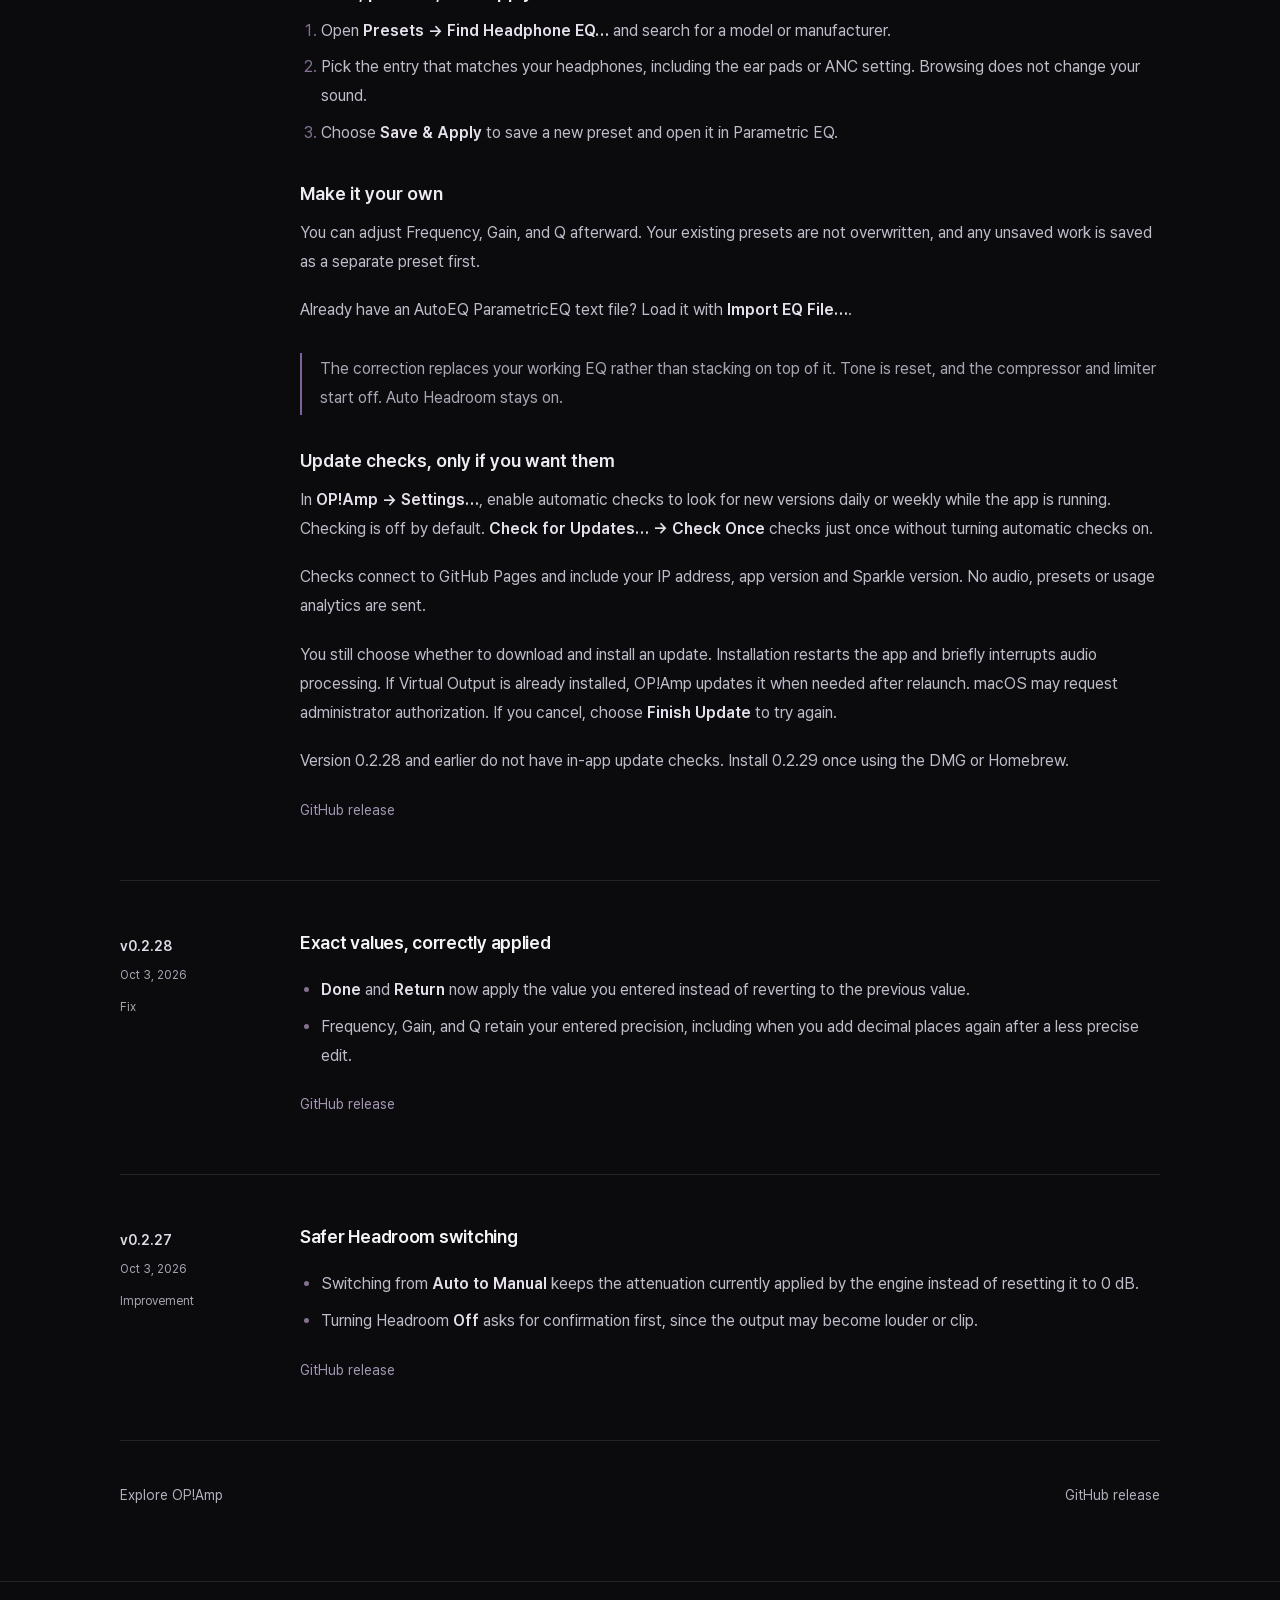
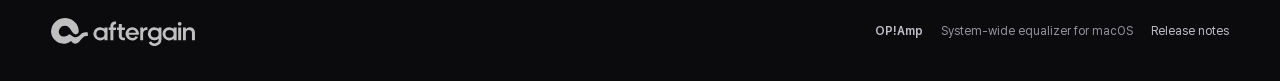
==== commit 18668a46: "release: publish 0.2.30 notes and signed update feed" ====
--- a/updates/index.html
+++ b/updates/index.html
@@ -7,7 +7,7 @@
     <link rel="canonical" href="https://opamp.giveit2.me/updates/" />
     <meta name="theme-color" content="#0b0b0e" />
     <title>릴리즈 노트 — OP!Amp</title>
-    <script type="module" crossorigin src="/assets/updates-CD2CQseW.js"></script>
+    <script type="module" crossorigin src="/assets/updates-dxe2cF_y.js"></script>
     <link rel="modulepreload" crossorigin href="/assets/styles-qI1LVKTk.js">
     <link rel="stylesheet" crossorigin href="/assets/styles-D0OINSnW.css">
     <link rel="stylesheet" crossorigin href="/assets/updates-B55tGqHj.css">
